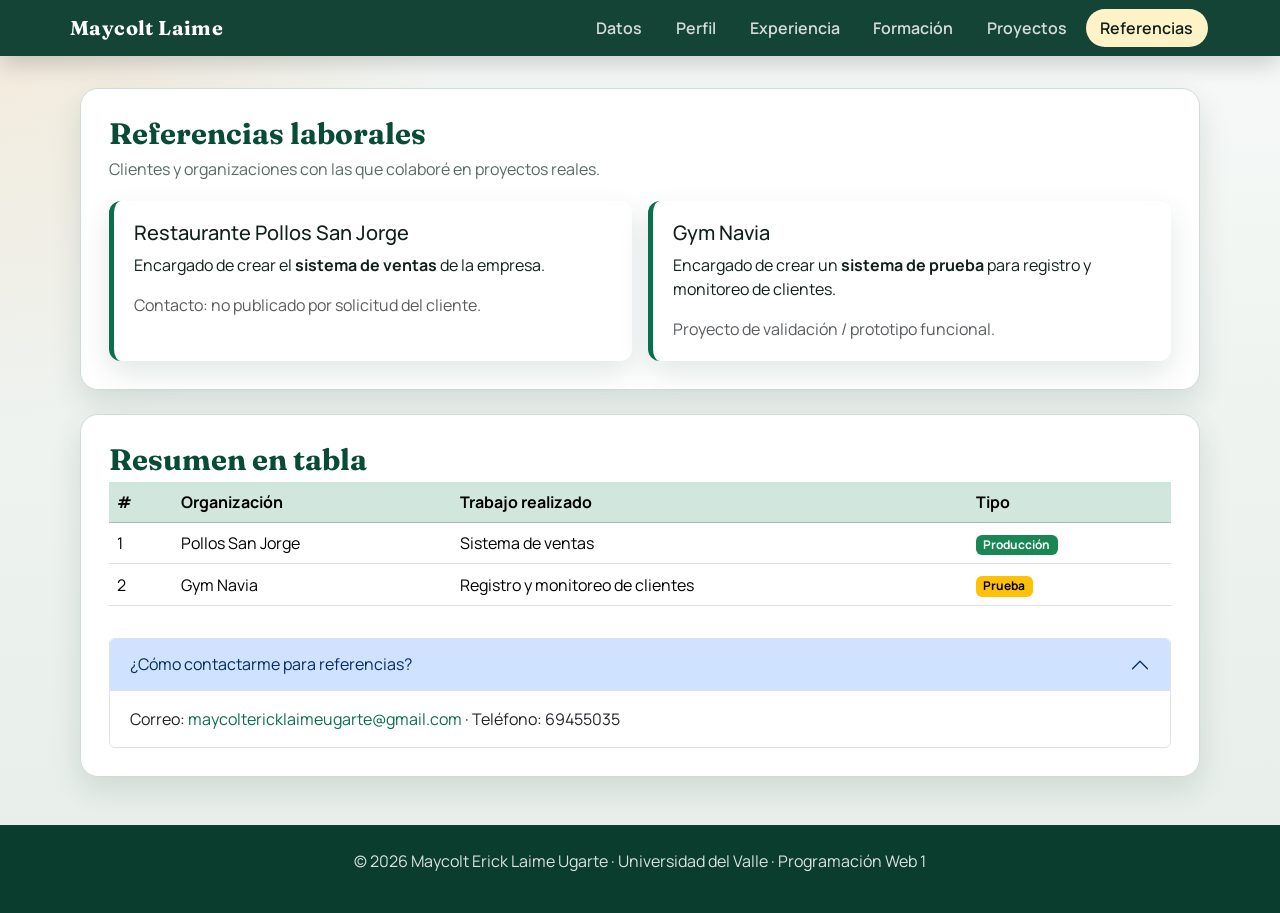
==== referencias.html @ bbdc3c1c "se coloco un menu responsivo" ====
﻿<!DOCTYPE html>
<html lang="es">
<head>
  <meta charset="UTF-8">
  <meta name="viewport" content="width=device-width, initial-scale=1.0">
  <title>Referencias laborales | Maycolt Erick Laime Ugarte</title>
  <link rel="preconnect" href="https://fonts.googleapis.com">
  <link rel="preconnect" href="https://fonts.gstatic.com" crossorigin>
  <link href="https://fonts.googleapis.com/css2?family=Fraunces:opsz,wght@9..144,600;9..144,700&family=Manrope:wght@400;600;700&display=swap" rel="stylesheet">
  <link href="https://cdn.jsdelivr.net/npm/bootstrap@5.3.3/dist/css/bootstrap.min.css" rel="stylesheet">
  <link rel="stylesheet" href="css/styles.css">
</head>
<body>
  <header class="site-header">
    <nav class="navbar navbar-expand-lg navbar-dark container">
      <a class="navbar-brand brand" href="index.html">Maycolt Laime</a>
      <button class="navbar-toggler" type="button" data-bs-toggle="collapse" data-bs-target="#mainNav">
        <span class="navbar-toggler-icon"></span>
      </button>
      <div class="collapse navbar-collapse" id="mainNav">
        <ul class="navbar-nav ms-auto">
          <li class="nav-item"><a class="nav-link" data-nav href="index.html">Datos</a></li>
          <li class="nav-item"><a class="nav-link" data-nav href="perfil.html">Perfil</a></li>
          <li class="nav-item"><a class="nav-link" data-nav href="experiencia.html">Experiencia</a></li>
          <li class="nav-item"><a class="nav-link" data-nav href="formacion.html">Formación</a></li>
          <li class="nav-item"><a class="nav-link" data-nav href="proyectos.html">Proyectos</a></li>
          <li class="nav-item"><a class="nav-link" data-nav href="referencias.html">Referencias</a></li>
        </ul>
      </div>
    </nav>
  </header>

  <main class="page-shell">
    <section class="section-block">
      <h2 class="section-title">Referencias laborales</h2>
      <p class="section-lead">Clientes y organizaciones con las que colaboré en proyectos reales.</p>

      <div class="reference-board">
        <article class="reference-card">
          <h3 class="h5">Restaurante Pollos San Jorge</h3>
          <p>Encargado de crear el <strong>sistema de ventas</strong> de la empresa.</p>
          <p class="mb-0 text-muted">Contacto: no publicado por solicitud del cliente.</p>
        </article>

        <article class="reference-card">
          <h3 class="h5">Gym Navia</h3>
          <p>Encargado de crear un <strong>sistema de prueba</strong> para registro y monitoreo de clientes.</p>
          <p class="mb-0 text-muted">Proyecto de validación / prototipo funcional.</p>
        </article>
      </div>
    </section>

    <section class="section-block">
      <h2 class="section-title">Resumen en tabla</h2>
      <div class="table-responsive">
        <table class="table table-hover align-middle">
          <thead class="table-success">
            <tr>
              <th>#</th>
              <th>Organización</th>
              <th>Trabajo realizado</th>
              <th>Tipo</th>
            </tr>
          </thead>
          <tbody>
            <tr>
              <td>1</td>
              <td>Pollos San Jorge</td>
              <td>Sistema de ventas</td>
              <td><span class="badge text-bg-success">Producción</span></td>
            </tr>
            <tr>
              <td>2</td>
              <td>Gym Navia</td>
              <td>Registro y monitoreo de clientes</td>
              <td><span class="badge text-bg-warning">Prueba</span></td>
            </tr>
          </tbody>
        </table>
      </div>

      <div class="accordion mt-3" id="accordionRefs">
        <div class="accordion-item">
          <h2 class="accordion-header">
            <button class="accordion-button" type="button" data-bs-toggle="collapse" data-bs-target="#collapseOne">
              ¿Cómo contactarme para referencias?
            </button>
          </h2>
          <div id="collapseOne" class="accordion-collapse collapse show" data-bs-parent="#accordionRefs">
            <div class="accordion-body">
              Correo: <a href="mailto:maycoltericklaimeugarte@gmail.com">maycoltericklaimeugarte@gmail.com</a>
              · Teléfono: 69455035
            </div>
          </div>
        </div>
      </div>
    </section>
  </main>

  <footer class="site-footer">
    <p>© 2026 Maycolt Erick Laime Ugarte · Universidad del Valle · Programación Web 1</p>
  </footer>

  <script src="https://cdn.jsdelivr.net/npm/bootstrap@5.3.3/dist/js/bootstrap.bundle.min.js"></script>
  <script src="js/main.js"></script>
</body>
</html>
---- css/styles.css ----
/* Paleta: bosque profundo + ámbar técnico */
:root {
  --bg: #eef3f0;
  --surface: #ffffff;
  --ink: #12201c;
  --muted: #5a6b64;
  --primary: #0b6e4f;
  --primary-dark: #084c37;
  --accent: #d97706;
  --accent-soft: #fef3c7;
  --line: #d0dbd6;
  --hero: #0a3d2e;
  --shadow: 0 12px 30px rgba(10, 61, 46, 0.12);
  --radius: 18px;
  --font-display: "Fraunces", Georgia, serif;
  --font-body: "Manrope", "Segoe UI", sans-serif;
}

* {
  box-sizing: border-box;
}

html {
  scroll-behavior: smooth;
}

body {
  margin: 0;
  font-family: var(--font-body);
  color: var(--ink);
  background:
    radial-gradient(circle at top left, rgba(217, 119, 6, 0.12), transparent 28%),
    linear-gradient(180deg, #f7faf8 0%, var(--bg) 45%, #e7eee9 100%);
  min-height: 100vh;
}

a {
  color: var(--primary);
  text-decoration: none;
}

a:hover {
  color: var(--accent);
}

img {
  max-width: 100%;
  display: block;
}

.site-header {
  position: sticky;
  top: 0;
  z-index: 1000;
  background: rgba(10, 61, 46, 0.96);
  backdrop-filter: blur(10px);
  box-shadow: 0 8px 24px rgba(0, 0, 0, 0.18);
}

.brand {
  font-family: var(--font-display);
  font-weight: 700;
  letter-spacing: 0.02em;
  color: #fff !important;
}

.navbar-dark .navbar-nav .nav-link {
  color: rgba(255, 255, 255, 0.82);
  font-weight: 600;
  margin: 0 0.15rem;
  border-radius: 999px;
  padding: 0.45rem 0.9rem !important;
}

.navbar-dark .navbar-nav .nav-link:hover,
.navbar-dark .navbar-nav .nav-link.active {
  color: #12201c !important;
  background: var(--accent-soft);
}

.page-shell {
  width: min(1120px, calc(100% - 2rem));
  margin: 2rem auto 3rem;
}

.hero-panel {
  display: grid;
  grid-template-columns: 1.1fr 0.9fr;
  gap: 2rem;
  align-items: center;
  background: linear-gradient(135deg, var(--hero), var(--primary-dark) 55%, #146c52);
  color: #fff;
  border-radius: calc(var(--radius) + 8px);
  padding: 2.5rem;
  box-shadow: var(--shadow);
  overflow: hidden;
  position: relative;
}

.hero-panel::after {
  content: "";
  position: absolute;
  inset: auto -10% -40% 40%;
  height: 280px;
  background: radial-gradient(circle, rgba(217, 119, 6, 0.35), transparent 70%);
  pointer-events: none;
}

.hero-kicker {
  display: inline-block;
  background: rgba(255, 255, 255, 0.12);
  border: 1px solid rgba(255, 255, 255, 0.2);
  border-radius: 999px;
  padding: 0.35rem 0.85rem;
  font-size: 0.85rem;
  margin-bottom: 1rem;
}

.hero-panel h1,
.section-title {
  font-family: var(--font-display);
  font-weight: 700;
  line-height: 1.15;
}

.hero-panel h1 {
  font-size: clamp(2rem, 4vw, 3.2rem);
  margin-bottom: 0.75rem;
}

.hero-panel p {
  color: rgba(255, 255, 255, 0.88);
  max-width: 36ch;
}

.profile-photo {
  width: min(320px, 100%);
  aspect-ratio: 1;
  object-fit: cover;
  border-radius: 28px;
  border: 4px solid rgba(255, 255, 255, 0.35);
  box-shadow: 0 18px 40px rgba(0, 0, 0, 0.28);
  margin-left: auto;
  transition: transform 0.35s ease, filter 0.35s ease;
}

.profile-photo.is-highlighted {
  transform: scale(1.04) rotate(-1.5deg);
  filter: saturate(1.15);
}

.section-block {
  background: var(--surface);
  border: 1px solid var(--line);
  border-radius: var(--radius);
  padding: 1.75rem;
  box-shadow: var(--shadow);
  margin-top: 1.5rem;
}

.section-title {
  font-size: 1.85rem;
  margin-bottom: 0.35rem;
  color: var(--primary-dark);
}

.section-lead {
  color: var(--muted);
  margin-bottom: 1.25rem;
}

.contact-grid {
  display: grid;
  grid-template-columns: repeat(2, minmax(0, 1fr));
  gap: 1rem;
}

.contact-item {
  background: #f7fbf9;
  border: 1px solid var(--line);
  border-radius: 14px;
  padding: 1rem 1.1rem;
}

.contact-item strong {
  display: block;
  color: var(--primary);
  font-size: 0.85rem;
  text-transform: uppercase;
  letter-spacing: 0.04em;
  margin-bottom: 0.35rem;
}

.demo-toolbar {
  display: flex;
  flex-wrap: wrap;
  gap: 0.75rem;
  margin-top: 1.25rem;
}

.btn-forest {
  background: var(--primary);
  border-color: var(--primary);
  color: #fff;
  font-weight: 700;
}

.btn-forest:hover,
.btn-forest:focus {
  background: var(--primary-dark);
  border-color: var(--primary-dark);
  color: #fff;
}

.btn-amber {
  background: var(--accent);
  border-color: var(--accent);
  color: #fff;
  font-weight: 700;
}

.btn-amber:hover,
.btn-amber:focus {
  background: #b45309;
  border-color: #b45309;
  color: #fff;
}

.theme-warm {
  background: linear-gradient(180deg, #fff8eb, #fff) !important;
  border-color: #f1d3a0 !important;
}

.theme-warm .section-title {
  color: #92400e;
}

.profile-layout {
  display: grid;
  grid-template-columns: 0.9fr 1.1fr;
  gap: 1.5rem;
}

.quote-box {
  background: var(--hero);
  color: #fff;
  border-radius: var(--radius);
  padding: 2rem;
  min-height: 100%;
}

.quote-box h2 {
  font-family: var(--font-display);
  font-size: 1.7rem;
}

.skill-chip {
  display: inline-block;
  margin: 0.25rem 0.35rem 0.25rem 0;
  padding: 0.4rem 0.8rem;
  border-radius: 999px;
  background: #e7f5ef;
  color: var(--primary-dark);
  font-weight: 700;
  font-size: 0.9rem;
}

.skill-chip.active-chip {
  background: var(--accent);
  color: #fff;
}

.experience-table th {
  background: var(--hero);
  color: #fff;
}

.timeline {
  list-style: none;
  margin: 0;
  padding: 0;
  border-left: 3px solid var(--primary);
}

.timeline li {
  position: relative;
  padding: 0 0 1.5rem 1.4rem;
}

.timeline li::before {
  content: "";
  position: absolute;
  left: -8px;
  top: 0.35rem;
  width: 13px;
  height: 13px;
  border-radius: 50%;
  background: var(--accent);
  border: 2px solid #fff;
  box-shadow: 0 0 0 2px var(--primary);
}

.project-grid {
  display: grid;
  grid-template-columns: repeat(2, minmax(0, 1fr));
  gap: 1rem;
}

.project-card {
  border: 1px solid var(--line);
  border-radius: 16px;
  padding: 1.25rem;
  background: linear-gradient(180deg, #fbfffd, #f4faf7);
  transition: transform 0.25s ease, box-shadow 0.25s ease;
}

.project-card:hover {
  transform: translateY(-4px);
  box-shadow: var(--shadow);
}

.badge-win {
  background: var(--accent) !important;
}

.reference-board {
  display: grid;
  grid-template-columns: 1fr 1fr;
  gap: 1rem;
}

.reference-card {
  border-left: 5px solid var(--primary);
  background: #fff;
  border-radius: 12px;
  padding: 1.25rem;
  box-shadow: var(--shadow);
}

.dom-lab {
  margin-top: 1.5rem;
  border: 2px dashed var(--primary);
  border-radius: var(--radius);
  padding: 1.25rem;
  background: #f8fcfa;
}

.dom-lab h3 {
  font-family: var(--font-display);
  color: var(--primary-dark);
  font-size: 1.25rem;
}

.live-note {
  min-height: 2.5rem;
  padding: 0.85rem 1rem;
  border-radius: 12px;
  background: #e8f5ef;
  border: 1px solid var(--line);
  margin: 0.75rem 0 1rem;
}

.dynamic-list {
  list-style: none;
  padding: 0;
  margin: 0;
}

.dynamic-list li {
  display: flex;
  justify-content: space-between;
  gap: 1rem;
  align-items: center;
  padding: 0.7rem 0.85rem;
  border-bottom: 1px solid var(--line);
}

.site-footer {
  background: var(--hero);
  color: rgba(255, 255, 255, 0.85);
  text-align: center;
  padding: 1.5rem 1rem;
  margin-top: 2rem;
}

.site-footer a {
  color: #fcd34d;
}

@media (max-width: 900px) {
  .hero-panel,
  .profile-layout,
  .project-grid,
  .reference-board,
  .contact-grid {
    grid-template-columns: 1fr;
  }

  .profile-photo {
    margin: 0 auto;
  }
}
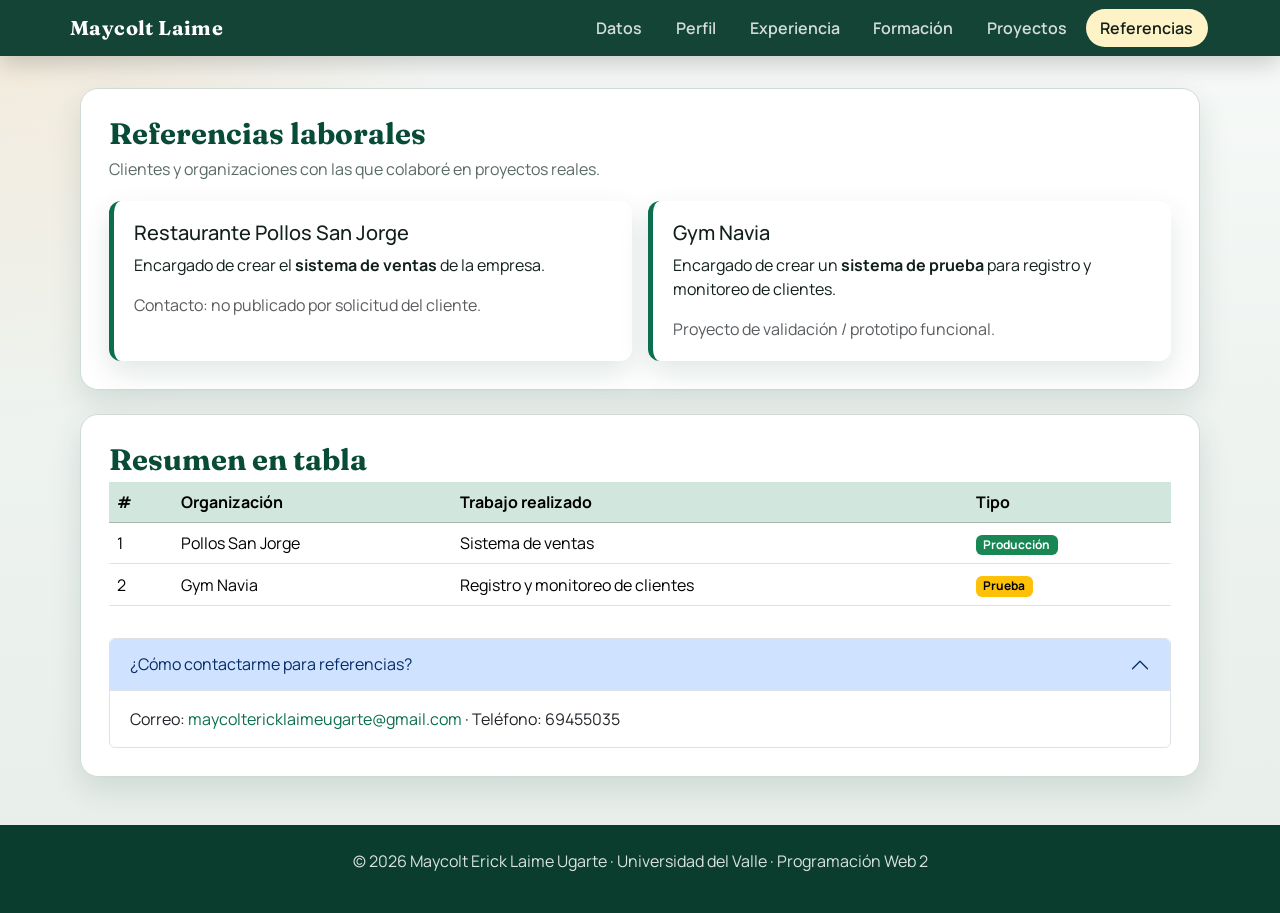
==== commit 7e74fc4d: "se cambio la materia de referencias.html" ====
--- a/referencias.html
+++ b/referencias.html
@@ -98,7 +98,7 @@
   </main>
 
   <footer class="site-footer">
-    <p>© 2026 Maycolt Erick Laime Ugarte · Universidad del Valle · Programación Web 1</p>
+    <p>© 2026 Maycolt Erick Laime Ugarte · Universidad del Valle · Programación Web 2</p>
   </footer>
 
   <script src="https://cdn.jsdelivr.net/npm/bootstrap@5.3.3/dist/js/bootstrap.bundle.min.js"></script>
